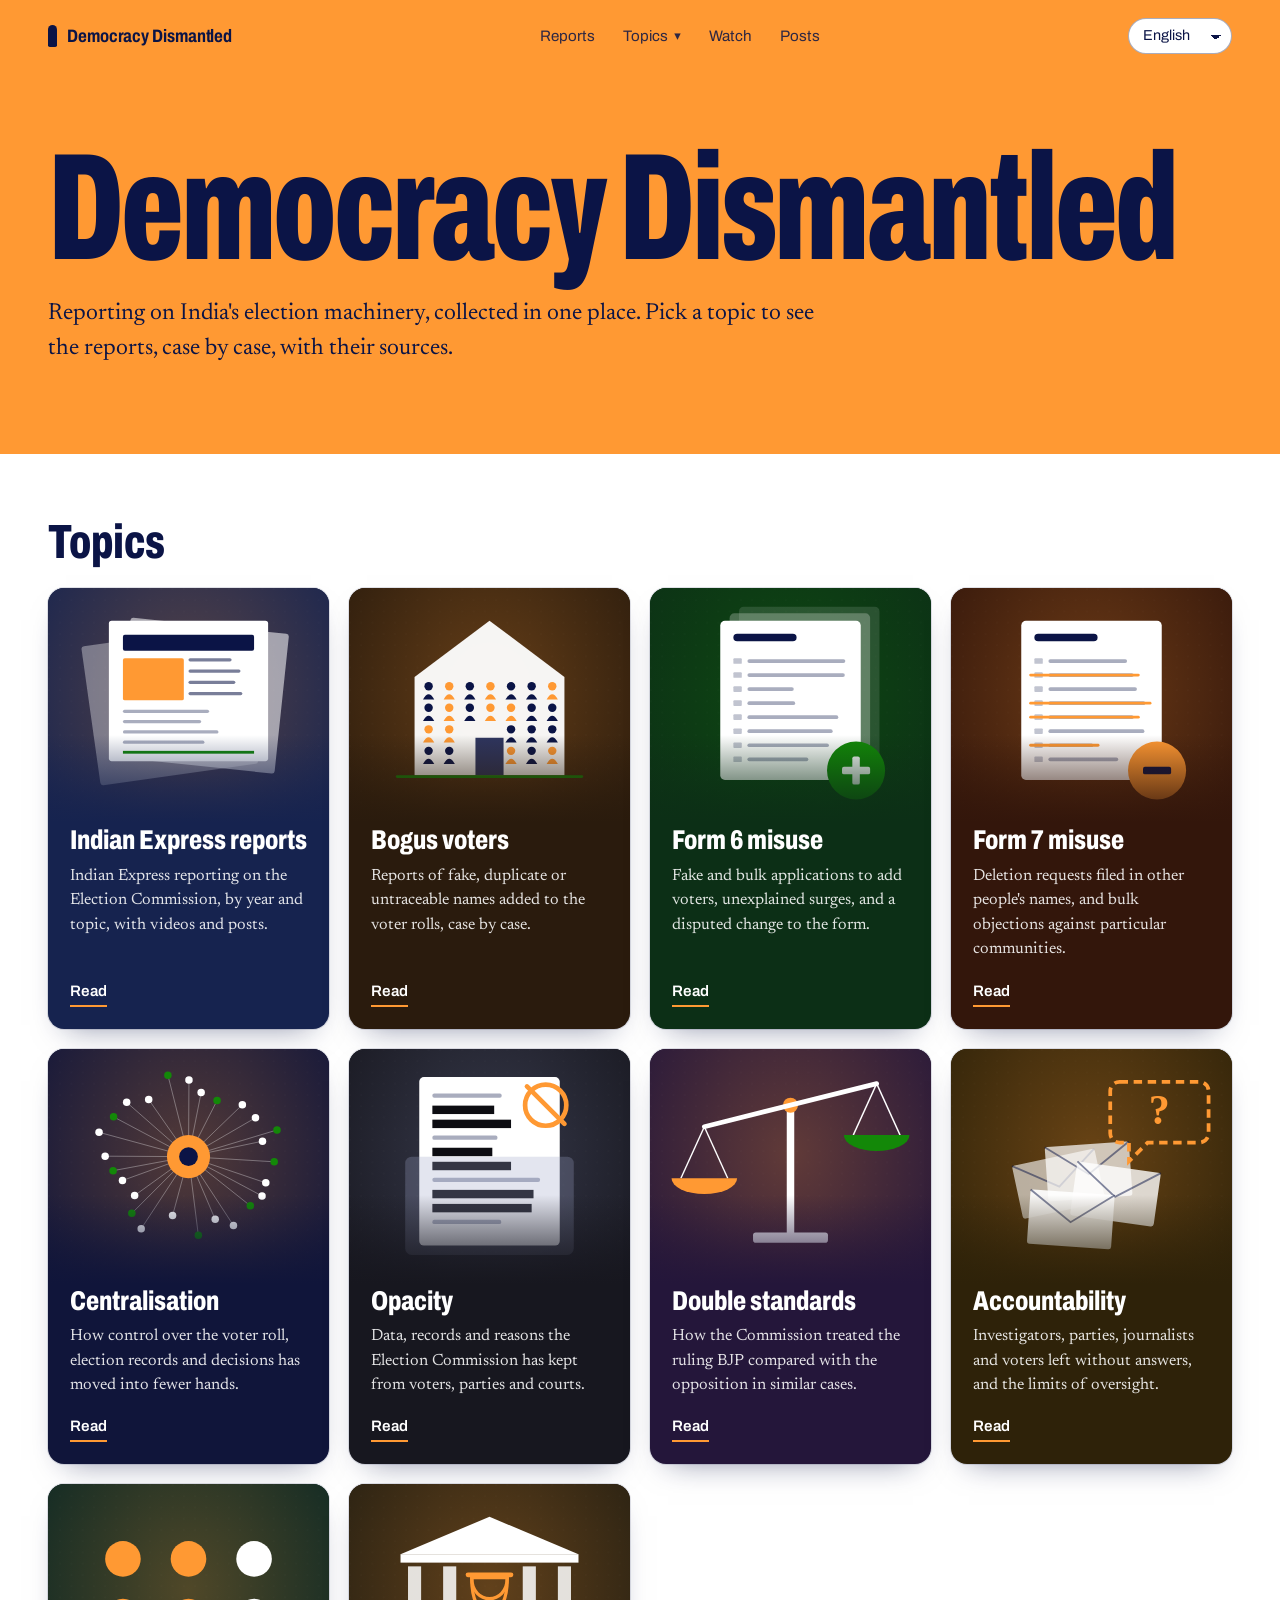
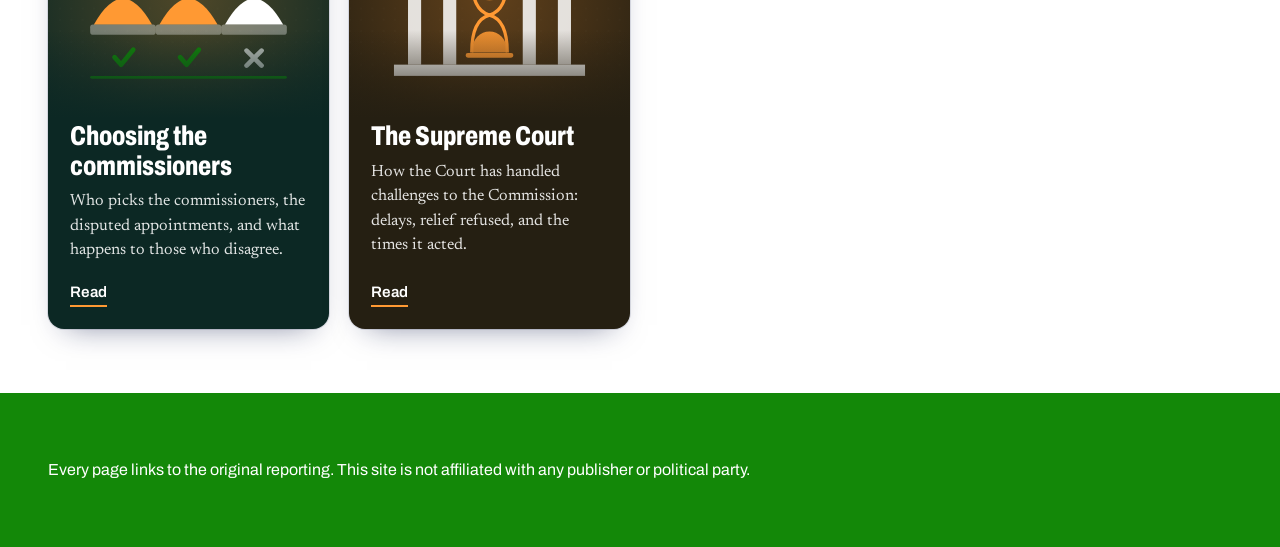
==== index.html @ 53c48320 "Add Democracy Dismantled static site Home page with topic cards, nine topic pages, Indian Express ar" ====
<!doctype html>
<html lang="en">
<head>
  <meta charset="utf-8">
  <meta name="viewport" content="width=device-width, initial-scale=1">
  <title>Democracy Dismantled</title>
  <meta name="description" content="Reporting on India's election machinery, collected in one place: bogus voters, Form 6 and Form 7 misuse, centralisation, opacity, double standards, accountability, the choice of commissioners and the Supreme Court.">
  <link rel="preconnect" href="https://fonts.googleapis.com">
  <link rel="preconnect" href="https://fonts.gstatic.com" crossorigin>
  <link href="https://fonts.googleapis.com/css2?family=Archivo:wdth,wght@62..125,400..800&family=Newsreader:opsz,wght@6..72,400;6..72,500&display=swap" rel="stylesheet">
  <link rel="stylesheet" href="css/styles.css">
</head>
<body class="home">
  <a class="skip" href="#topics" data-i18n="home.skip">Skip to topics</a>

  <div class="band band-saffron">
    <header class="masthead">
      <a class="wordmark" href="index.html" aria-label="Democracy Dismantled, home">
        <span class="ink" aria-hidden="true"></span>Democracy Dismantled
      </a>
      <nav aria-label="Sections">
        <a href="reports.html#reports" data-i18n="nav.reports">Reports</a>
        <details class="topics">
          <summary data-i18n="nav.topics">Topics</summary>
          <ul></ul>
        </details>
        <a href="reports.html#watch" data-i18n="nav.watch">Watch</a>
        <a href="reports.html#posts" data-i18n="nav.posts">Posts</a>
      </nav>
    </header>

    <section class="home-hero" aria-labelledby="home-title">
      <h1 id="home-title">Democracy Dismantled</h1>
      <p class="home-tagline" data-i18n="home.tagline">Reporting on India's election machinery, collected in one place. Pick a topic to see the reports, case by case, with their sources.</p>
    </section>
  </div>

  <main class="band band-white" id="topics">
    <div class="home-inner">
      <h2 class="home-h2" data-i18n="home.topics">Topics</h2>
      <ul class="topic-grid" id="topic-grid"></ul>
    </div>
  </main>

  <footer class="band band-green">
    <div class="home-inner home-footer">
      <p data-i18n="home.footer">Every page links to the original reporting. This site is not affiliated with any publisher or political party.</p>
    </div>
  </footer>

  <script src="js/topics-data.js"></script>
  <script src="js/i18n-strings.js"></script>
  <script src="js/i18n.js"></script>
  <script src="js/menu.js"></script>
  <script src="js/home.js"></script>
</body>
</html>
---- css/styles.css ----
/* Democracy Dismantled
   Palette: cool ballot-paper grey, ink black, and the violet of indelible voting ink. */
:root {
  --paper: #eceef2;
  --surface: #ffffff;
  --ink: #17151f;
  --muted: #5d6170;
  --rule: #cfd3da;
  --violet: #4a1f8c;
  --violet-soft: #e3dcf1;
  --violet-faint: #cbbfe3;
  --focus: #4a1f8c;

  --script: "Noto Sans";
  --sans: "Archivo", var(--script), system-ui, -apple-system, "Segoe UI", sans-serif;
  --serif: "Newsreader", var(--script), Georgia, "Times New Roman", serif;

  --gutter: clamp(16px, 4vw, 48px);
  --max: 1280px;
  color-scheme: light;
}
@media (prefers-color-scheme: dark) {
  :root:not([data-theme="light"]) {
    --paper: #14121a;
    --surface: #1d1a25;
    --ink: #ebe9f1;
    --muted: #a19eac;
    --rule: #34303f;
    --violet: #b89ef2;
    --violet-soft: #2a2240;
    --violet-faint: #4a3d6e;
    --focus: #c9b5ff;
    color-scheme: dark;
  }
}
:root[data-theme="dark"] {
  --paper: #14121a; --surface: #1d1a25; --ink: #ebe9f1; --muted: #a19eac; --rule: #34303f;
  --violet: #b89ef2; --violet-soft: #2a2240; --violet-faint: #4a3d6e; --focus: #c9b5ff;
  color-scheme: dark;
}

*, *::before, *::after { box-sizing: border-box; }
html { scroll-behavior: smooth; -webkit-text-size-adjust: 100%; }
@media (prefers-reduced-motion: reduce) { html { scroll-behavior: auto; } *, *::before, *::after { animation: none !important; transition: none !important; } }

body {
  margin: 0;
  background: var(--paper);
  color: var(--ink);
  font-family: var(--sans);
  font-size: 1rem;
  line-height: 1.5;
  overflow-x: hidden;
}
a { color: inherit; }
code { font-size: .9em; background: var(--violet-soft); padding: .05em .35em; border-radius: 4px; }
:focus-visible { outline: 3px solid var(--focus); outline-offset: 3px; border-radius: 4px; }

.visually-hidden { position: absolute; width: 1px; height: 1px; overflow: hidden; clip: rect(0 0 0 0); white-space: nowrap; }
.skip { position: absolute; inset-inline-start: 8px; top: 8px; background: var(--surface); color: var(--ink); padding: 8px 12px; z-index: 40; transform: translateY(-300%); }
.skip:focus { transform: none; }

/* ---------- masthead ---------- */
.masthead {
  max-width: var(--max); margin: 0 auto; padding: 18px var(--gutter);
  display: flex; align-items: center; justify-content: space-between; gap: 16px; flex-wrap: wrap;
}
.wordmark {
  display: inline-flex; align-items: center; gap: 10px;
  font-weight: 700; font-stretch: 80%; font-size: 1.125rem; text-decoration: none; letter-spacing: -.005em;
}
.ink { width: 9px; height: 22px; border-radius: 5px 5px 2px 2px; background: var(--violet); }
.masthead nav { display: flex; gap: clamp(12px, 3vw, 28px); }
.masthead nav a { text-decoration: none; color: var(--muted); font-size: .95rem; }
.masthead nav a:hover { color: var(--ink); text-decoration: underline; text-underline-offset: 4px; }

/* ---------- hero ---------- */
.hero {
  max-width: var(--max); margin: 0 auto;
  padding: clamp(24px, 6vw, 72px) var(--gutter) clamp(40px, 7vw, 88px);
  display: grid; grid-template-columns: minmax(0, 1fr) minmax(0, 1.05fr); column-gap: clamp(28px, 5vw, 72px); row-gap: clamp(28px, 4vw, 48px); align-items: start;
}
.hero h1 {
  grid-column: 1 / -1;
  margin: 0;
  font-weight: 800; font-stretch: 62%;
  font-size: clamp(2.75rem, 11.4vw, 10.5rem);
  line-height: .86; letter-spacing: -.02em; overflow-wrap: break-word;
  position: relative; padding-left: clamp(22px, 3vw, 40px);
}
/* the indelible ink mark: a single violet stroke down the headline */
.hero h1::before {
  content: ""; position: absolute; left: 0; top: .06em; bottom: .04em;
  width: clamp(10px, 1.3vw, 18px); border-radius: 999px 999px 4px 4px;
  background: var(--violet);
  transform-origin: top; animation: ink 900ms cubic-bezier(.2,.7,.1,1) both 150ms;
}
@keyframes ink { from { transform: scaleY(0); } to { transform: scaleY(1); } }
.hero-dek {
  font-family: var(--serif); font-size: clamp(1.125rem, 1.6vw, 1.3rem); line-height: 1.55;
  max-width: 34em; margin: 0; padding-left: clamp(22px, 3vw, 40px); color: var(--ink);
}
.hero-count { margin: 18px 0 0; padding-left: clamp(22px, 3vw, 40px); color: var(--muted); }
.hero-count strong { color: var(--violet); font-size: 1.25rem; font-stretch: 80%; }

.lead a { display: block; text-decoration: none; background: var(--surface); border-radius: 14px; overflow: hidden; border: 1px solid var(--rule); }
.lead a:hover h2 { text-decoration: underline; text-decoration-thickness: 2px; text-underline-offset: 5px; }
.lead-art { aspect-ratio: 5 / 2; background: var(--violet-soft); }
.lead-art svg, .lead-art img { width: 100%; height: 100%; display: block; object-fit: cover; }
.lead-label { margin: 20px 24px 0; color: var(--muted); font-size: .9rem; }
.lead h2 {
  margin: 8px 24px 0; font-family: var(--serif); font-weight: 500;
  font-size: clamp(1.4rem, 2.3vw, 1.9rem); line-height: 1.18; letter-spacing: -.01em;
}
.lead-sum { margin: 14px 24px 0; font-family: var(--serif); color: var(--muted); line-height: 1.6; }
.lead-cta { display: inline-block; margin: 18px 24px 24px; font-weight: 600; color: var(--violet); border-bottom: 2px solid currentColor; padding-bottom: 2px; }

/* ---------- section scaffolding ---------- */
.reports, .media, .about { max-width: var(--max); margin: 0 auto; padding: 0 var(--gutter) clamp(56px, 8vw, 96px); }
.section-head {
  display: flex; align-items: end; justify-content: space-between; gap: 16px 24px; flex-wrap: wrap;
  border-top: 2px solid var(--ink); padding-top: 18px; margin-bottom: 20px;
}
.section-head h2 { margin: 0; font-weight: 800; font-stretch: 70%; font-size: clamp(2.2rem, 4.5vw, 3.4rem); line-height: 1; letter-spacing: -.01em; }
.section-note { margin: 0; color: var(--muted); max-width: 46ch; }

.tools { display: flex; gap: 10px; flex-wrap: wrap; }
.tools input, .tools select {
  font: inherit; color: var(--ink); background: var(--surface);
  border: 1px solid var(--rule); border-radius: 999px; padding: 9px 16px; min-height: 42px;
}
.tools input { width: min(280px, 70vw); }
.tools input:focus-visible, .tools select:focus-visible { outline-offset: 1px; }

.filters { display: flex; flex-wrap: wrap; gap: 8px; margin-bottom: 8px; }
.filters button {
  font: inherit; font-size: .95rem; cursor: pointer; color: var(--ink);
  background: transparent; border: 1px solid var(--rule); border-radius: 999px; padding: 7px 14px; min-height: 40px;
}
.filters button:hover { border-color: var(--ink); }
.filters button[aria-pressed="true"] { background: var(--ink); color: var(--paper); border-color: var(--ink); }
.filters .n { color: var(--muted); margin-left: 2px; font-variant-numeric: tabular-nums; }
.filters button[aria-pressed="true"] .n { color: var(--violet-faint); }

/* ---------- year groups ---------- */
.year { display: grid; grid-template-columns: 140px minmax(0, 1fr); gap: 24px; padding-top: 32px; }
.year-mark {
  margin: 0; position: sticky; top: 16px; align-self: start;
  font-weight: 800; font-stretch: 62%; font-size: 3.4rem; line-height: .9; color: var(--violet); font-variant-numeric: tabular-nums;
}
.year-n { display: block; font-family: var(--sans); font-stretch: 100%; font-weight: 400; font-size: .85rem; color: var(--muted); margin-top: 6px; }

.grid { list-style: none; margin: 0; padding: 0; display: grid; grid-template-columns: repeat(auto-fill, minmax(260px, 1fr)); gap: 20px; }
.card a {
  display: flex; flex-direction: column; height: 100%; text-decoration: none;
  background: var(--surface); border-radius: 10px; overflow: hidden; border: 1px solid var(--rule);
}
.card a:hover { border-color: var(--ink); }
.card a:hover h3 { text-decoration: underline; text-underline-offset: 4px; }
.card-art { aspect-ratio: 5 / 2; background: var(--violet-soft); }
.card-art svg, .card-art img { width: 100%; height: 100%; display: block; object-fit: cover; }
.card-body { display: flex; flex-direction: column; flex: 1; padding: 14px 16px 16px; }
.card-meta { margin: 0 0 8px; display: flex; gap: 8px; flex-wrap: wrap; font-size: .82rem; }
.tag { color: var(--violet); font-weight: 600; }
.kind { color: var(--muted); border: 1px solid var(--rule); border-radius: 4px; padding: 0 6px; }
.card h3 { margin: 0; font-family: var(--serif); font-weight: 500; font-size: 1.14rem; line-height: 1.3; }
.card-foot { margin: auto 0 0; padding-top: 14px; display: flex; justify-content: space-between; gap: 8px; color: var(--muted); font-size: .84rem; }

/* illustration strokes */
.a-line { fill: var(--violet-faint); }
.a-faint { fill: var(--violet-faint); opacity: .55; }
.a-ink { fill: var(--violet); }
.a-strike { stroke: var(--violet); stroke-width: 3; stroke-linecap: round; }
.a-rule { stroke: var(--violet-faint); stroke-width: 2; }
.a-card { fill: var(--surface); stroke: var(--violet-faint); stroke-width: 1.5; }
.a-card-ink { fill: var(--violet); }
.a-paper { fill: var(--violet-soft); }
.a-paper-o { fill: none; stroke: var(--violet-faint); stroke-width: 2; }
.a-ring { fill: none; stroke: var(--violet); stroke-width: 4; }
.a-ring-thin { fill: none; stroke: var(--violet-faint); stroke-width: 1.5; }
.a-tick { stroke: var(--violet); stroke-width: 2; }

.empty { color: var(--muted); padding: 24px 0; }

/* ---------- media ---------- */
.video-grid { display: grid; grid-template-columns: repeat(auto-fill, minmax(min(100%, 460px), 1fr)); gap: 20px; }
.video { margin: 0; }
.frame { position: relative; aspect-ratio: 16 / 9; background: var(--ink); border-radius: 10px; overflow: hidden; }
.frame iframe { position: absolute; inset: 0; width: 100%; height: 100%; border: 0; }
.video figcaption { margin-top: 10px; font-family: var(--serif); font-size: 1.05rem; }

.post-grid { display: grid; grid-template-columns: repeat(auto-fill, minmax(min(100%, 380px), 1fr)); gap: 20px; align-items: start; }
.post { background: var(--surface); border: 1px solid var(--rule); border-radius: 10px; padding: 8px; min-height: 120px; }
.post > a, .post blockquote > a { display: block; padding: 16px; color: var(--violet); }

/* ---------- about / footer ---------- */
.about h2 { border-top: 2px solid var(--ink); padding-top: 18px; margin: 0 0 12px; font-weight: 800; font-stretch: 70%; font-size: 1.8rem; }
.about p { font-family: var(--serif); font-size: 1.1rem; line-height: 1.6; max-width: 38em; margin: 0 0 12px; }
.footer { max-width: var(--max); margin: 0 auto; padding: 0 var(--gutter) 40px; color: var(--muted); font-size: .9rem; }
.footer p { margin: 0; border-top: 1px solid var(--rule); padding-top: 20px; }

/* ---------- responsive ---------- */
@media (max-width: 900px) {
  .hero { grid-template-columns: 1fr; align-items: start; }
  .year { grid-template-columns: 1fr; gap: 12px; }
  .year-mark { position: static; display: flex; align-items: baseline; gap: 12px; font-size: 2.6rem; }
  .year-n { margin-top: 0; }
}
@media (max-width: 520px) {
  .masthead nav a[href="#about"] { display: none; }
  .tools, .tools label, .tools input, .tools select { width: 100%; }
  .grid { grid-template-columns: 1fr; }
}

/* ---------- bogus voters page ---------- */
.masthead nav a[aria-current="page"] { color: var(--ink); text-decoration: underline; text-decoration-thickness: 2px; text-underline-offset: 6px; text-decoration-color: var(--violet); }
.hero-sub h1 { font-size: clamp(2.75rem, 12vw, 9rem); }
.hero-sub .hero-text { align-self: start; }

.case-index ol { list-style: none; margin: 0; padding: 0; border-top: 1px solid var(--rule); }
.case-index li { border-bottom: 1px solid var(--rule); }
.case-index a { display: flex; justify-content: space-between; align-items: baseline; gap: 12px; padding: 11px 2px; text-decoration: none; }
.case-index a:hover .ci-place { text-decoration: underline; text-underline-offset: 4px; }
.ci-place { font-family: var(--serif); font-size: 1.15rem; }
.ci-n { color: var(--violet); font-weight: 700; font-stretch: 80%; font-variant-numeric: tabular-nums; }

.case { display: grid; grid-template-columns: minmax(0, 300px) minmax(0, 1fr); gap: 28px; padding-top: 40px; scroll-margin-top: 16px; }
.case-head { position: sticky; top: 16px; align-self: start; }
.case-place { margin: 0; font-weight: 800; font-stretch: 70%; font-size: 2.2rem; line-height: 1; color: var(--violet); }
.case-election { margin: 8px 0 0; color: var(--muted); font-size: .92rem; }
.case-sum { margin: 14px 0 0; font-family: var(--serif); font-size: 1.02rem; line-height: 1.6; }

.type { display: inline-flex; align-items: center; gap: 6px; font-weight: 600; color: var(--ink); }
.type::before { content: ""; width: 9px; height: 9px; border-radius: 50%; border: 2px solid var(--violet); }
.type-allegation { color: var(--violet); }
.type-allegation::before { background: var(--violet); }
.type-investigation::before { background: var(--violet); border-radius: 2px; }
.type-ground::before { border-radius: 2px; }
.type-official { color: var(--muted); }
.type-official::before { border-color: var(--muted); }
.type-factcheck { color: var(--muted); }
.type-factcheck::before { border-color: var(--muted); background: var(--muted); border-radius: 2px; transform: rotate(45deg); width: 7px; height: 7px; }

@media (max-width: 900px) {
  .case { grid-template-columns: 1fr; gap: 16px; }
  .case-head { position: static; }
}
.type-police::before { background: var(--ink); border-color: var(--ink); border-radius: 2px; }
/* six menu items: let the menu wrap neatly on small screens */
@media (max-width: 600px) { .masthead nav { flex-wrap: wrap; row-gap: 6px; column-gap: 14px; } }
.type-opinion { color: var(--muted); font-style: italic; }
.type-opinion::before { border-color: var(--muted); }
.type-court::before { border-radius: 2px; }
.card-foot time { white-space: nowrap; } .card-foot .src { text-align: right; }
.type-rti::before { background: var(--violet); border-radius: 50%; }
.type-ruling { color: var(--violet); }
.type-ruling::before { background: var(--violet); }
.type-opposition::before { border-color: var(--ink); }
.type-editorial { color: var(--muted); font-style: italic; }
.type-editorial::before { border-color: var(--muted); }
.type-parliament::before { background: var(--ink); border-color: var(--ink); }

/* ---------- Topics dropdown ---------- */
.masthead nav { align-items: center; }
.topics { position: relative; }
.topics summary {
  list-style: none; cursor: pointer; color: var(--muted); font-size: .95rem;
  display: inline-flex; align-items: center; gap: 6px;
}
.topics summary::-webkit-details-marker { display: none; }
.topics summary::after { content: "\25BE"; display: inline-block; font-size: .85em; line-height: 1; transition: transform .15s; }
.topics[open] summary::after { transform: rotate(180deg); }
.topics summary:hover, .topics[open] summary { color: var(--ink); }
.topics summary.is-current { color: var(--ink); text-decoration: underline; text-decoration-thickness: 2px; text-underline-offset: 6px; text-decoration-color: var(--violet); }
.topics ul {
  position: absolute; right: 0; top: calc(100% + 10px); z-index: 30;
  list-style: none; margin: 0; padding: 6px; min-width: 220px;
  background: var(--surface); border: 1px solid var(--rule); border-radius: 10px;
  box-shadow: 0 12px 28px -12px rgba(23, 21, 31, .35);
}
.topics li a { display: block; padding: 9px 12px; border-radius: 6px; text-decoration: none; color: var(--ink); font-size: .95rem; }
.topics li a:hover { background: var(--violet-soft); }
.topics li a[aria-current="page"] { color: var(--violet); font-weight: 600; }
@media (max-width: 600px) { .topics ul { right: auto; left: 0; } }
.type-report::before { border-color: var(--ink); }
.topics summary.is-current { text-decoration: none; padding-bottom: 3px; box-shadow: inset 0 -2px 0 var(--violet); }
.type-delay::before { border-color: var(--violet); }
.type-refused { color: var(--violet); }
.type-refused::before { background: var(--violet); }
.type-verdict::before { background: var(--ink); border-color: var(--ink); border-radius: 2px; }
.type-acted { color: var(--muted); }
.type-acted::before { border-color: var(--muted); background: var(--muted); }
.type-analysis { color: var(--muted); font-style: italic; }
.type-analysis::before { border-color: var(--muted); }


/* ================= Languages ================= */
:root[data-ui-lang="hi"], :root[data-ui-lang="mr"] { --script: "Noto Sans Devanagari"; }
:root[data-ui-lang="bn"] { --script: "Noto Sans Bengali"; }
:root[data-ui-lang="ta"] { --script: "Noto Sans Tamil"; }
:root[data-ui-lang="te"] { --script: "Noto Sans Telugu"; }
:root[data-ui-lang="gu"] { --script: "Noto Sans Gujarati"; }
:root[data-ui-lang="kn"] { --script: "Noto Sans Kannada"; }
:root[data-ui-lang="ml"] { --script: "Noto Sans Malayalam"; }
:root[data-ui-lang="pa"] { --script: "Noto Sans Gurmukhi"; }
:root[data-ui-lang="or"] { --script: "Noto Sans Oriya"; }
:root[data-ui-lang="ur"] { --script: "Noto Nastaliq Urdu"; }
/* Indic scripts need more room above and below the line than Latin. */
:root:not([data-ui-lang="en"]) .topic-title, :root:not([data-ui-lang="en"]) .home-tagline { line-height: 1.45; }
:root[data-ui-lang="ur"] .topic-text, :root[data-ui-lang="ur"] .home-tagline { line-height: 2; }

.masthead { flex-wrap: wrap; }
.lang-picker select {
  font: inherit; font-size: .9rem; color: var(--ink); background: var(--surface);
  border: 1px solid var(--rule); border-radius: 999px; padding: 6px 30px 6px 14px; min-height: 36px; cursor: pointer;
  appearance: none; -webkit-appearance: none;
  background-image: linear-gradient(45deg, transparent 50%, currentColor 50%), linear-gradient(135deg, currentColor 50%, transparent 50%);
  background-position: calc(100% - 15px) 55%, calc(100% - 10px) 55%; background-size: 5px 5px; background-repeat: no-repeat;
}
[dir="rtl"] .lang-picker select { padding: 6px 14px 6px 30px; background-position: 15px 55%, 20px 55%; }

.lang-notice {
  width: min(calc(100% - 2 * var(--gutter)), calc(var(--max) - 2 * var(--gutter)));
  margin: 0 auto 8px; padding: 10px 14px; border-radius: 10px; background: var(--violet-soft);
  display: flex; flex-wrap: wrap; gap: 4px 12px; align-items: baseline; font-size: .95rem;
}
.lang-notice[hidden] { display: none; }
.lang-notice span:first-child { font-weight: 600; }
.lang-notice a { color: var(--violet); font-weight: 600; }
.lang-notice .muted { color: var(--muted); }

/* A thin tricolour strip at the very top of every page */
body::before {
  content: ""; display: block; height: 5px;
  background: linear-gradient(90deg, #FF9933 0 33.33%, #FFFFFF 33.33% 66.66%, #138808 66.66% 100%);
  box-shadow: 0 1px 0 rgba(0,0,0,.08);
}

/* ================= Home page ================= */
.home {
  --ink: #0b1446; --muted: #3c3a52; --surface: #ffffff; --rule: rgba(11,20,70,.25);
  --violet: #0b1446; --violet-soft: #e7e9f4; --focus: #0b1446;
  color-scheme: light; background: #ffffff; color: var(--ink);
}
.home::before { display: none; }
.band { width: 100%; }
.band-saffron { background: #FF9933; }
.band-white { background: #ffffff; }
.band-green { background: #138808; color: #ffffff; }
.home .masthead nav a, .home .topics summary { color: #0b1446; opacity: .85; }
.home .masthead nav a:hover, .home .topics summary:hover { opacity: 1; }
.home .ink { background: #0b1446; }
.home .topics summary.is-current { box-shadow: none; }

.home-hero { max-width: var(--max); margin: 0 auto; padding: clamp(28px, 6vw, 72px) var(--gutter) clamp(40px, 7vw, 88px); }
.home-hero h1 {
  margin: 0; color: #0b1446; font-weight: 800; font-stretch: 62%;
  font-size: clamp(3rem, 12vw, 9.5rem); line-height: .86; letter-spacing: -.02em;
}
.home-tagline {
  max-width: 34em; margin: 22px 0 0; color: #0b1446;
  font-family: var(--serif); font-size: clamp(1.15rem, 1.9vw, 1.45rem); line-height: 1.5;
}

.home-inner { max-width: var(--max); margin: 0 auto; padding: clamp(36px, 6vw, 64px) var(--gutter); }
.home-h2 { margin: 0 0 22px; font-weight: 800; font-stretch: 70%; font-size: clamp(2rem, 4vw, 3rem); line-height: 1; color: #0b1446; }

.topic-grid { list-style: none; margin: 0; padding: 0; display: grid; grid-template-columns: repeat(auto-fill, minmax(min(100%, 280px), 1fr)); gap: 20px; }
.topic-card a {
  position: relative; display: flex; flex-direction: column; height: 100%;
  border-radius: 16px; overflow: hidden; text-decoration: none; color: #fff;
  background: var(--tint);
  box-shadow: 0 0 0 1px rgba(11,20,70,.12), 0 14px 30px -18px rgba(11,20,70,.55);
}
.topic-img {
  position: relative; display: block; aspect-ratio: 6 / 5;
  background-size: cover; background-position: center top; transition: transform .4s ease;
}
.topic-img::after {
  content: ""; position: absolute; left: 0; right: 0; bottom: -1px; height: 38%;
  background: linear-gradient(to bottom, rgba(0,0,0,0), var(--tint));
}
.topic-body { position: relative; z-index: 1; flex: 1; display: flex; flex-direction: column; gap: 8px; padding: 4px 22px 22px; }
.topic-title { font-weight: 800; font-stretch: 75%; font-size: 1.7rem; line-height: 1.08; }
.topic-text { font-family: var(--serif); font-size: 1.02rem; line-height: 1.5; color: rgba(255,255,255,.88); }
.topic-go {
  align-self: flex-start; margin-top: auto; padding-top: 10px; font-weight: 600; font-size: .95rem;
  border-bottom: 2px solid #FF9933; padding-bottom: 2px;
}
[dir="rtl"] .topic-go { align-self: flex-end; }
.topic-card a:hover .topic-img, .topic-card a:focus-visible .topic-img { transform: scale(1.03); }
.topic-card a:hover .topic-go { border-bottom-color: #fff; }
.topic-card a:focus-visible { outline: 3px solid #0b1446; outline-offset: 3px; }
@media (prefers-reduced-motion: reduce) { .topic-img { transition: none; } }

.home-footer p { margin: 0; max-width: 46em; font-size: 1rem; line-height: 1.6; }
.home .lang-picker select { background-color: #fff; border-color: rgba(11,20,70,.35); color: #0b1446; }
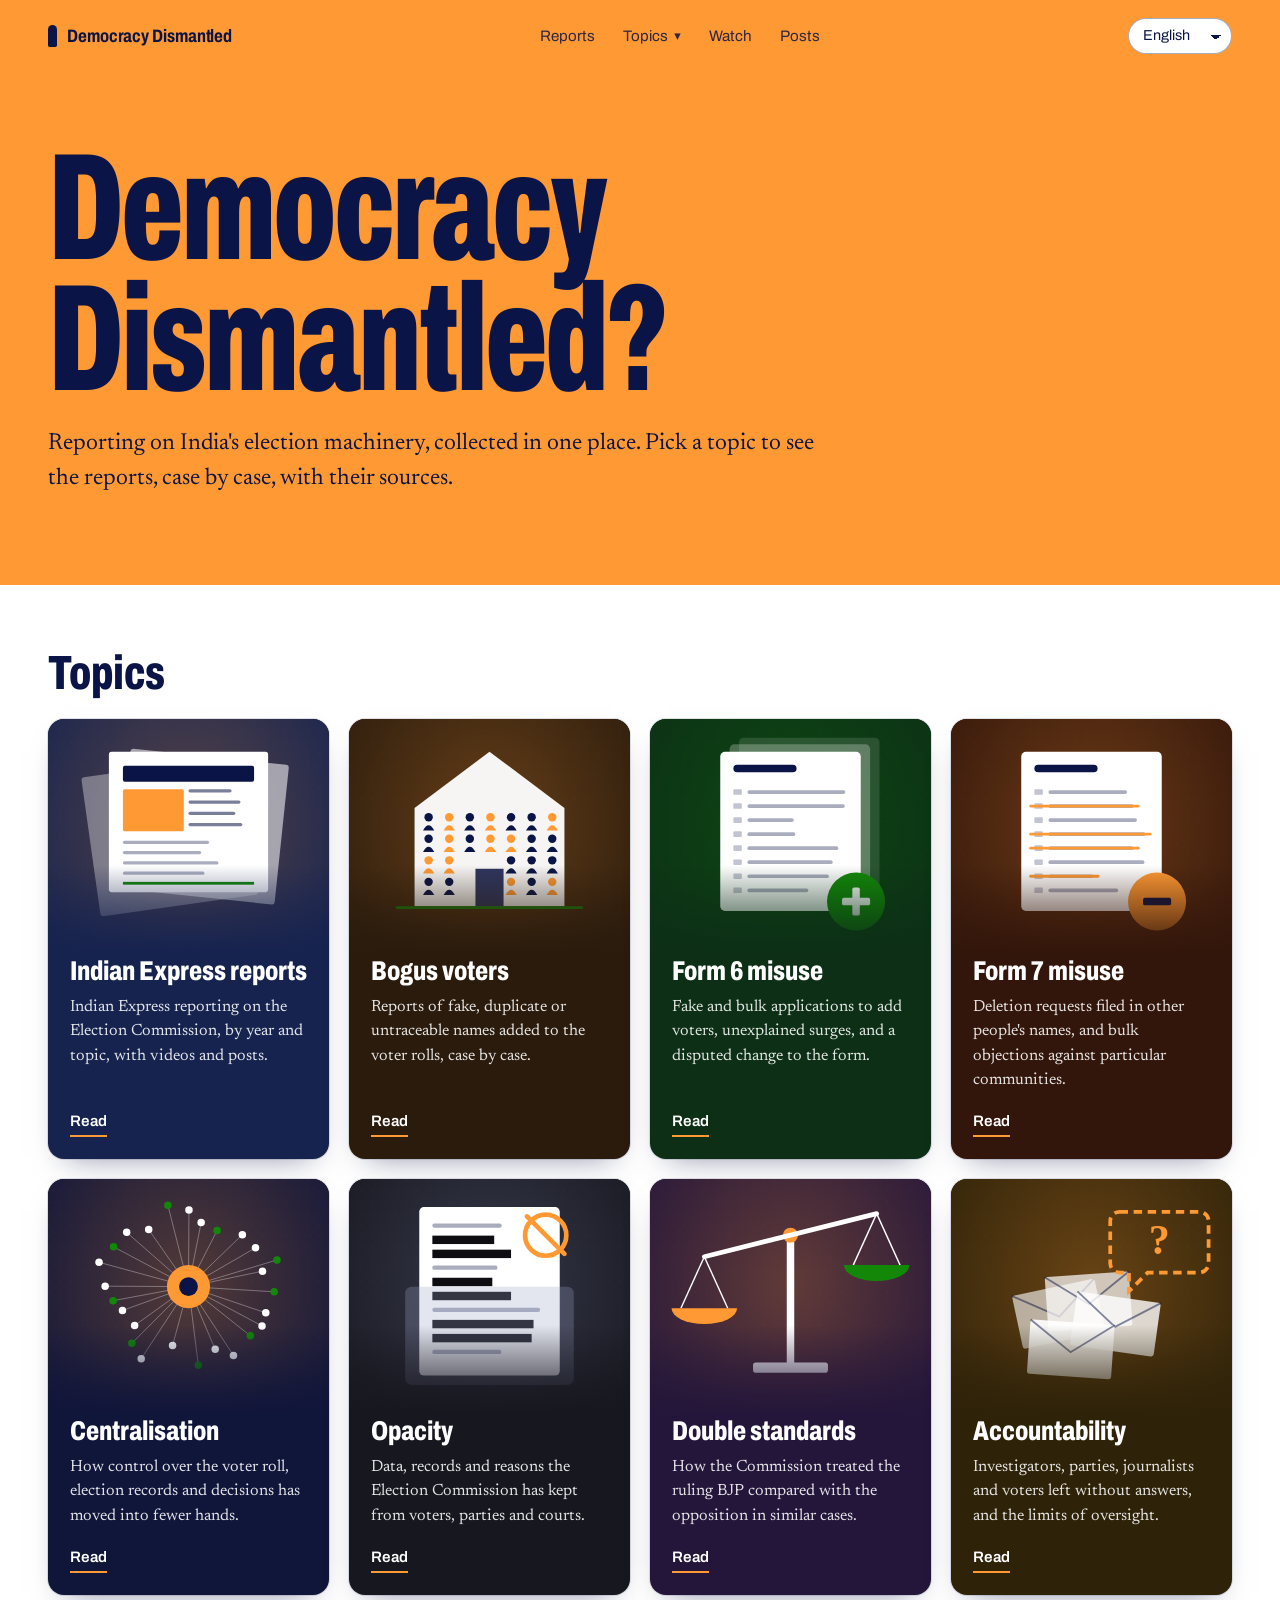
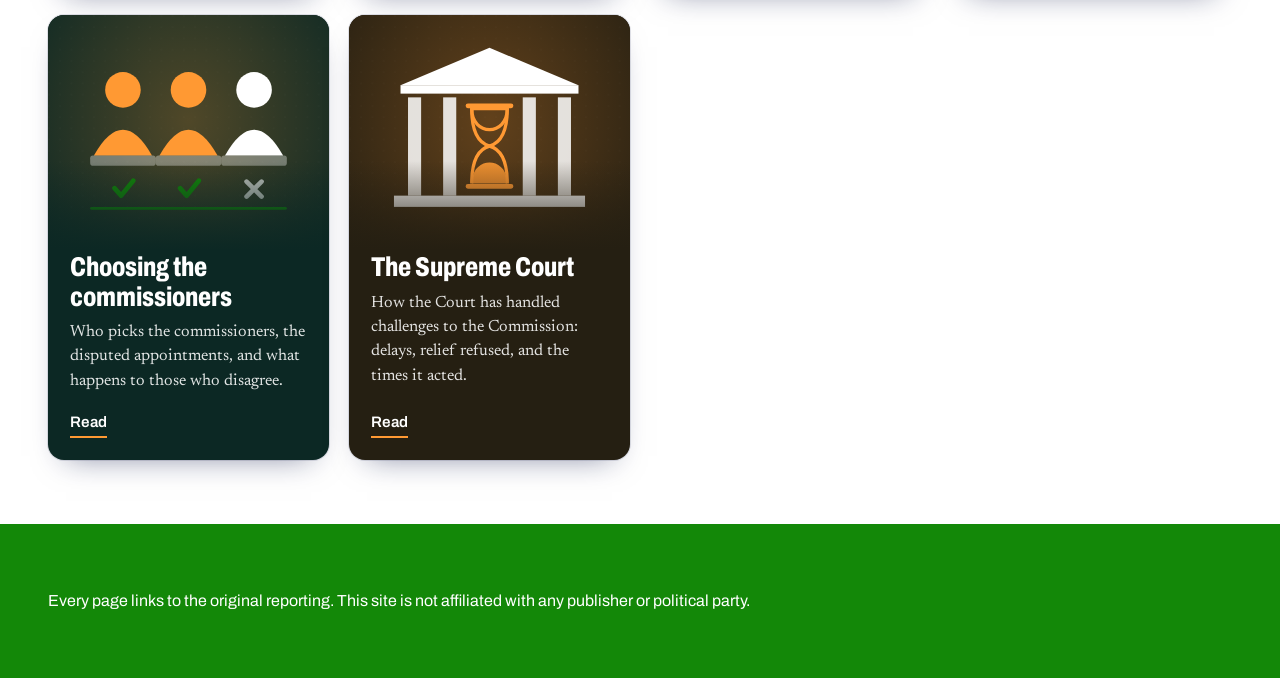
==== commit 4f540416: "Home page title: Democracy Dismantled? Co-Authored-By: Claude Opus 5.5 <noreply@anthropic.com> Claud" ====
--- a/index.html
+++ b/index.html
@@ -3,7 +3,7 @@
 <head>
   <meta charset="utf-8">
   <meta name="viewport" content="width=device-width, initial-scale=1">
-  <title>Democracy Dismantled</title>
+  <title>Democracy Dismantled?</title>
   <meta name="description" content="Reporting on India's election machinery, collected in one place: bogus voters, Form 6 and Form 7 misuse, centralisation, opacity, double standards, accountability, the choice of commissioners and the Supreme Court.">
   <link rel="preconnect" href="https://fonts.googleapis.com">
   <link rel="preconnect" href="https://fonts.gstatic.com" crossorigin>
@@ -30,7 +30,7 @@
     </header>
 
     <section class="home-hero" aria-labelledby="home-title">
-      <h1 id="home-title">Democracy Dismantled</h1>
+      <h1 id="home-title">Democracy Dismantled?</h1>
       <p class="home-tagline" data-i18n="home.tagline">Reporting on India's election machinery, collected in one place. Pick a topic to see the reports, case by case, with their sources.</p>
     </section>
   </div>
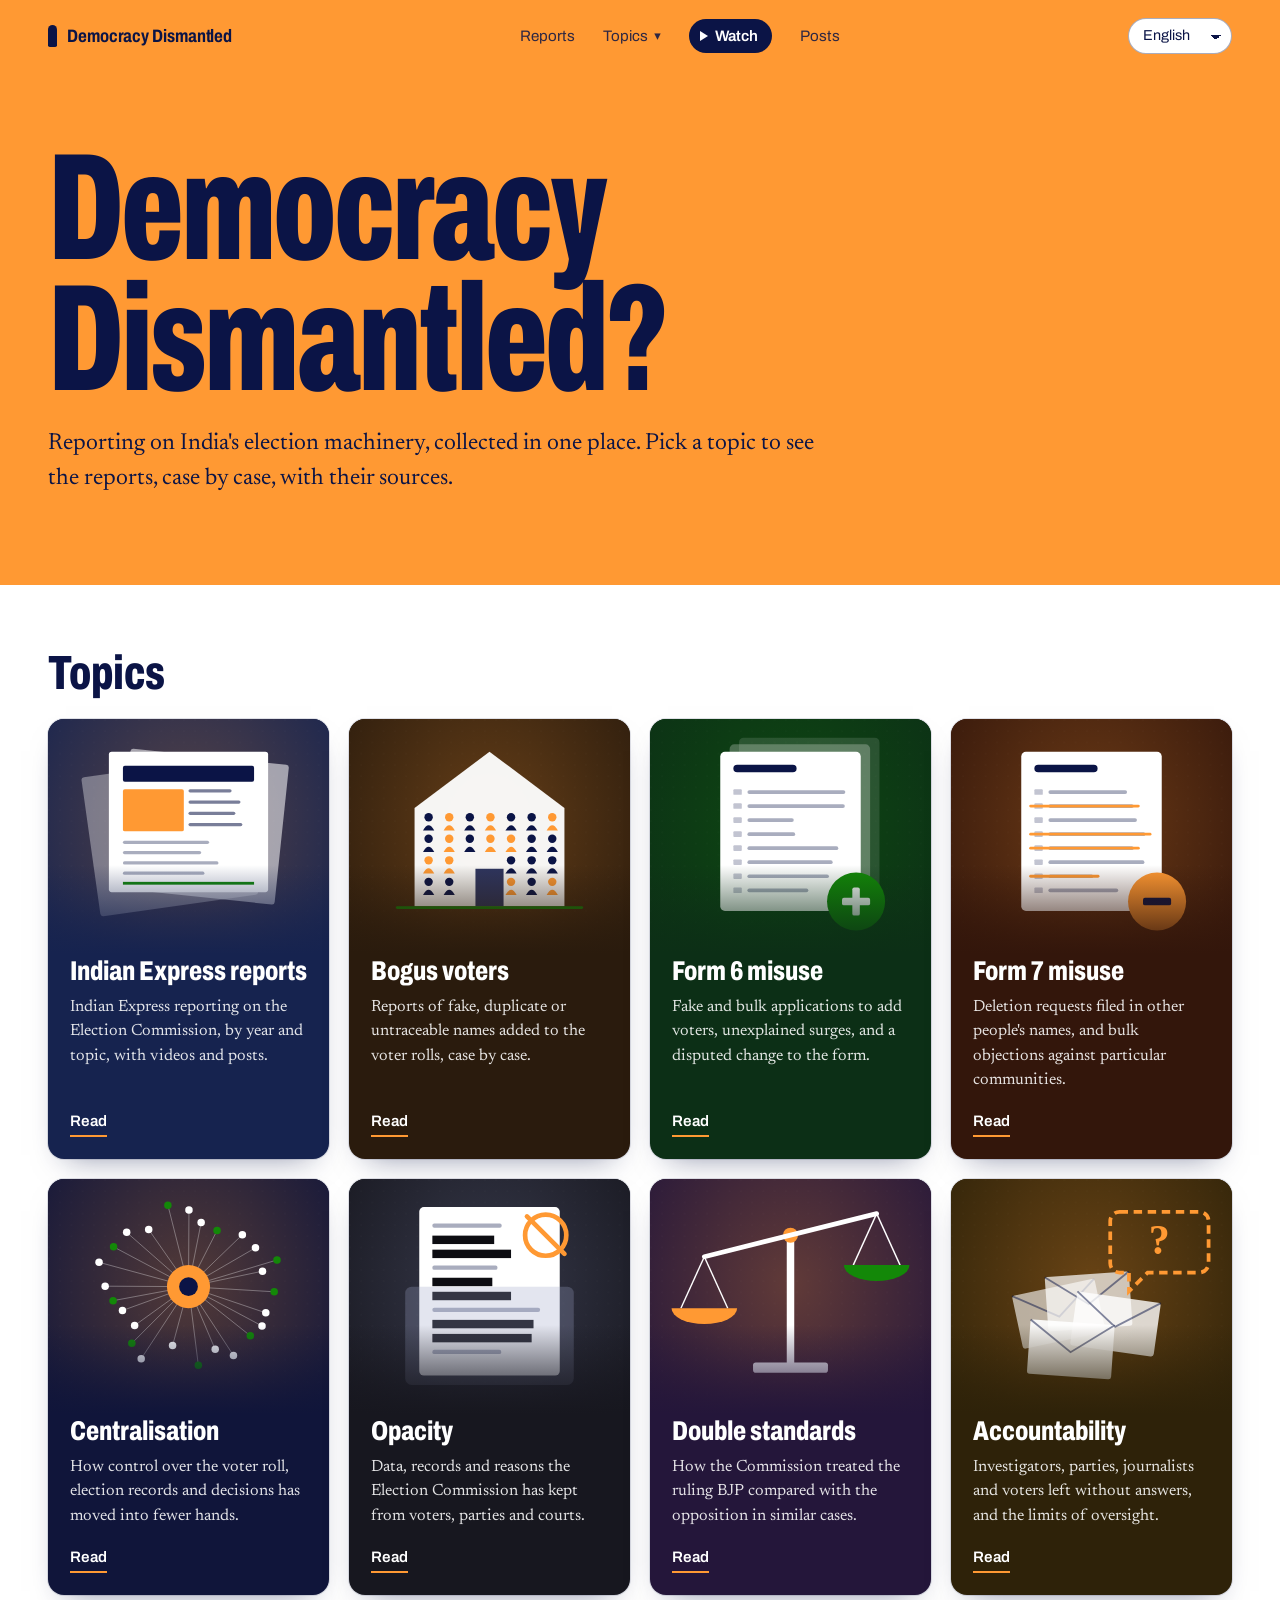
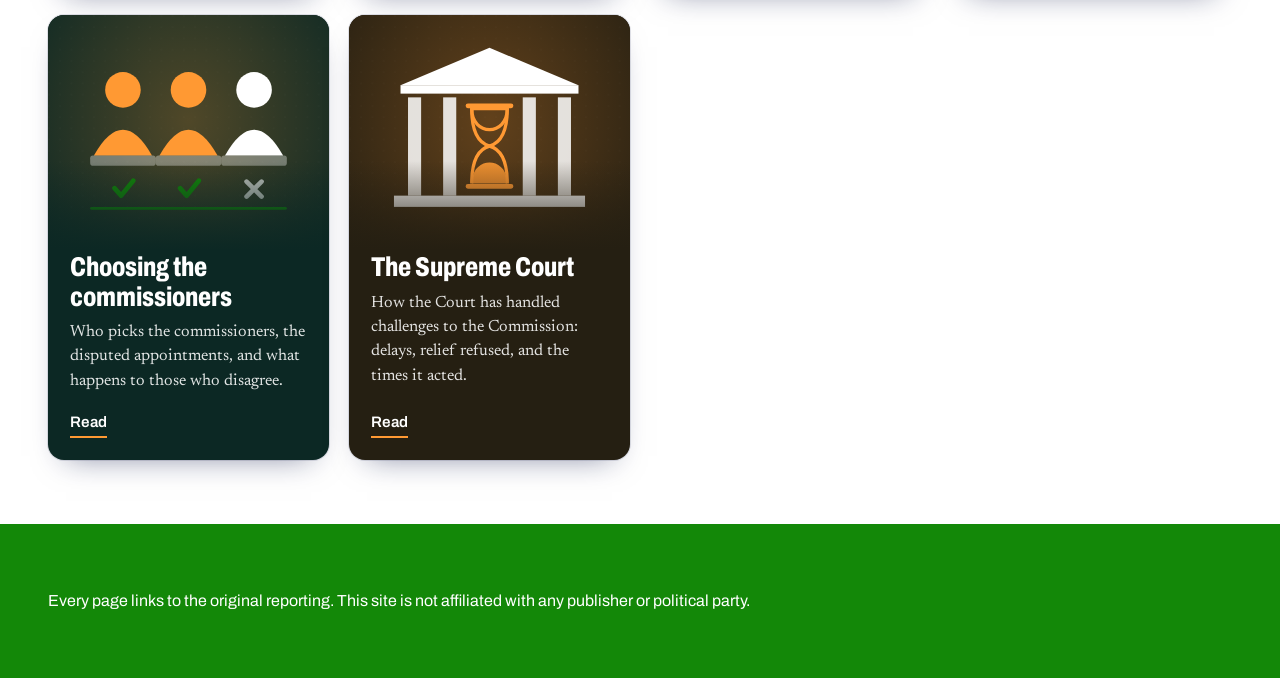
==== commit 6504f562: "Add Watch button with a video overlay on every page 24 YouTube videos (Indian Express, DeKoder and o" ====
--- a/index.html
+++ b/index.html
@@ -5,6 +5,21 @@
   <meta name="viewport" content="width=device-width, initial-scale=1">
   <title>Democracy Dismantled?</title>
   <meta name="description" content="Reporting on India's election machinery, collected in one place: bogus voters, Form 6 and Form 7 misuse, centralisation, opacity, double standards, accountability, the choice of commissioners and the Supreme Court.">
+  <link rel="canonical" href="https://janmat.net/">
+  <meta property="og:type" content="website">
+  <meta property="og:site_name" content="Democracy Dismantled?">
+  <meta property="og:locale" content="en_IN">
+  <meta property="og:title" content="Democracy Dismantled?">
+  <meta property="og:description" content="Reporting on India's election machinery, collected in one place: bogus voters, Form 6 and Form 7 misuse, centralisation, opacity, double standards, accountability, the choice of commissioners and the Supreme Court.">
+  <meta property="og:url" content="https://janmat.net/">
+  <meta property="og:image" content="https://janmat.net/images/og/home.png">
+  <meta property="og:image:width" content="1200">
+  <meta property="og:image:height" content="630">
+  <meta property="og:image:alt" content="Democracy Dismantled?">
+  <meta name="twitter:card" content="summary_large_image">
+  <meta name="twitter:title" content="Democracy Dismantled?">
+  <meta name="twitter:description" content="Reporting on India's election machinery, collected in one place: bogus voters, Form 6 and Form 7 misuse, centralisation, opacity, double standards, accountability, the choice of commissioners and the Supreme Court.">
+  <meta name="twitter:image" content="https://janmat.net/images/og/home.png">
   <link rel="preconnect" href="https://fonts.googleapis.com">
   <link rel="preconnect" href="https://fonts.gstatic.com" crossorigin>
   <link href="https://fonts.googleapis.com/css2?family=Archivo:wdth,wght@62..125,400..800&family=Newsreader:opsz,wght@6..72,400;6..72,500&display=swap" rel="stylesheet">
@@ -24,7 +39,7 @@
           <summary data-i18n="nav.topics">Topics</summary>
           <ul></ul>
         </details>
-        <a href="reports.html#watch" data-i18n="nav.watch">Watch</a>
+        <button type="button" class="nav-watch" data-i18n="nav.watch" aria-haspopup="dialog">Watch</button>
         <a href="reports.html#posts" data-i18n="nav.posts">Posts</a>
       </nav>
     </header>
@@ -52,6 +67,8 @@
   <script src="js/i18n-strings.js"></script>
   <script src="js/i18n.js"></script>
   <script src="js/menu.js"></script>
+  <script src="js/videos-data.js"></script>
+  <script src="js/watch.js"></script>
   <script src="js/home.js"></script>
 </body>
 </html>
--- a/css/styles.css
+++ b/css/styles.css
@@ -292,6 +292,7 @@
 .type-acted::before { border-color: var(--muted); background: var(--muted); }
 .type-analysis { color: var(--muted); font-style: italic; }
 .type-analysis::before { border-color: var(--muted); }
+.type-hearing::before { border-color: var(--ink); }
 
 
 /* ================= Languages ================= */
@@ -395,3 +396,63 @@
 
 .home-footer p { margin: 0; max-width: 46em; font-size: 1rem; line-height: 1.6; }
 .home .lang-picker select { background-color: #fff; border-color: rgba(11,20,70,.35); color: #0b1446; }
+
+/* ---------- Watch button and video overlay ---------- */
+.nav-watch {
+  display: inline-flex; align-items: center; gap: 7px; cursor: pointer;
+  font: inherit; font-size: .95rem; font-weight: 600; color: #fff;
+  background: var(--violet); border: 0; border-radius: 999px; padding: 6px 14px 6px 11px;
+}
+.nav-watch::before { content: ""; width: 0; height: 0; border-style: solid; border-width: 5px 0 5px 8px; border-color: transparent transparent transparent currentColor; }
+.nav-watch:hover { filter: brightness(1.12); }
+.nav-watch:focus-visible { outline: 2px solid var(--focus); outline-offset: 3px; }
+@media (prefers-color-scheme: dark) { :root:not([data-theme="light"]) .nav-watch { color: #14121a; } }
+:root[data-theme="dark"] .nav-watch { color: #14121a; }
+.home .nav-watch { background: #0b1446; color: #fff; }
+
+dialog.watch {
+  width: min(1180px, calc(100vw - 24px)); max-width: none; max-height: calc(100dvh - 24px);
+  padding: 0; border: 0; border-radius: 14px; background: #111018; color: #ecebf2; overflow: hidden;
+  box-shadow: 0 30px 80px -20px rgba(0,0,0,.6);
+}
+dialog.watch::backdrop { background: rgba(8, 7, 14, .78); backdrop-filter: blur(2px); }
+.watch-panel { display: flex; flex-direction: column; max-height: calc(100dvh - 24px); }
+.watch-head { display: flex; align-items: center; gap: 16px; padding: 14px 16px 12px 20px; border-bottom: 1px solid #2a2735; }
+.watch-head h2 { margin: 0; font: 700 1.15rem/1.2 var(--sans); letter-spacing: .02em; }
+.watch-tabs { display: flex; gap: 4px; margin-inline-end: auto; }
+.watch-tabs[hidden] { display: none; }
+.watch-tabs + .watch-close, .watch-tabs[hidden] + .watch-close { margin-inline-start: auto; }
+.watch-tabs button { font: inherit; font-size: .88rem; color: #b9b6c6; background: transparent; border: 1px solid #3a3648; border-radius: 999px; padding: 5px 12px; cursor: pointer; }
+.watch-tabs button[aria-selected="true"] { color: #111018; background: #ecebf2; border-color: #ecebf2; }
+.watch-close { font: inherit; font-size: 1.6rem; line-height: 1; color: #ecebf2; background: transparent; border: 0; width: 40px; height: 40px; border-radius: 50%; cursor: pointer; }
+.watch-close:hover { background: #2a2735; }
+.watch-body { display: grid; grid-template-columns: minmax(0, 1fr) 340px; min-height: 0; overflow: hidden; }
+.watch-main { padding: 16px 20px 18px; overflow: auto; }
+.watch-player { position: relative; aspect-ratio: 16 / 9; background: #000; border-radius: 10px; overflow: hidden; }
+.watch-player iframe, .watch-poster, .watch-poster img { position: absolute; inset: 0; width: 100%; height: 100%; border: 0; }
+.watch-poster { padding: 0; background: #000; cursor: pointer; }
+.watch-poster img { object-fit: cover; opacity: .9; }
+.watch-play { position: absolute; left: 50%; top: 50%; width: 72px; height: 50px; transform: translate(-50%, -50%); background: #FF9933; border-radius: 14px; box-shadow: 0 6px 20px rgba(0,0,0,.4); }
+.watch-play::after { content: ""; position: absolute; left: 29px; top: 15px; border-style: solid; border-width: 10px 0 10px 17px; border-color: transparent transparent transparent #111018; }
+.watch-poster:hover .watch-play { background: #ffad5c; }
+.watch-now { margin: 12px 0 0; display: flex; flex-direction: column; gap: 4px; }
+.watch-now strong { font: 600 1.05rem/1.35 var(--sans); }
+.watch-now span { font-size: .88rem; color: #a7a3b5; }
+.watch-now a, .watch-foot a { color: #FFB066; }
+.watch-list { list-style: none; margin: 0; padding: 12px 12px 16px 0; overflow-y: auto; display: flex; flex-direction: column; gap: 4px; }
+.watch-list button { width: 100%; display: grid; grid-template-columns: 136px 1fr; gap: 10px; align-items: start; text-align: start; font: inherit; color: inherit; background: transparent; border: 0; border-radius: 8px; padding: 6px; cursor: pointer; }
+.watch-list button:hover { background: #1f1c2a; }
+.watch-list button[aria-current="true"] { background: #2a2440; box-shadow: inset 3px 0 0 #FF9933; }
+.watch-list img { width: 136px; height: auto; aspect-ratio: 16 / 9; object-fit: cover; border-radius: 6px; background: #222; }
+.watch-item-text { display: flex; flex-direction: column; gap: 3px; min-width: 0; }
+.watch-item-title { font-size: .86rem; line-height: 1.3; display: -webkit-box; -webkit-line-clamp: 3; -webkit-box-orient: vertical; overflow: hidden; }
+.watch-item-channel { font-size: .78rem; color: #a7a3b5; }
+.watch-foot { padding: 10px 20px 14px; border-top: 1px solid #2a2735; font-size: .88rem; color: #a7a3b5; }
+@media (max-width: 820px) {
+  .watch-body { grid-template-columns: 1fr; overflow-y: auto; }
+  .watch-main { overflow: visible; padding: 12px 12px 4px; }
+  .watch-list { overflow: visible; padding: 4px 8px 12px; }
+  .watch-head { flex-wrap: wrap; padding: 10px 8px 10px 14px; gap: 8px; }
+  .watch-tabs { order: 3; width: 100%; }
+  .watch-close { margin-inline-start: auto; }
+}
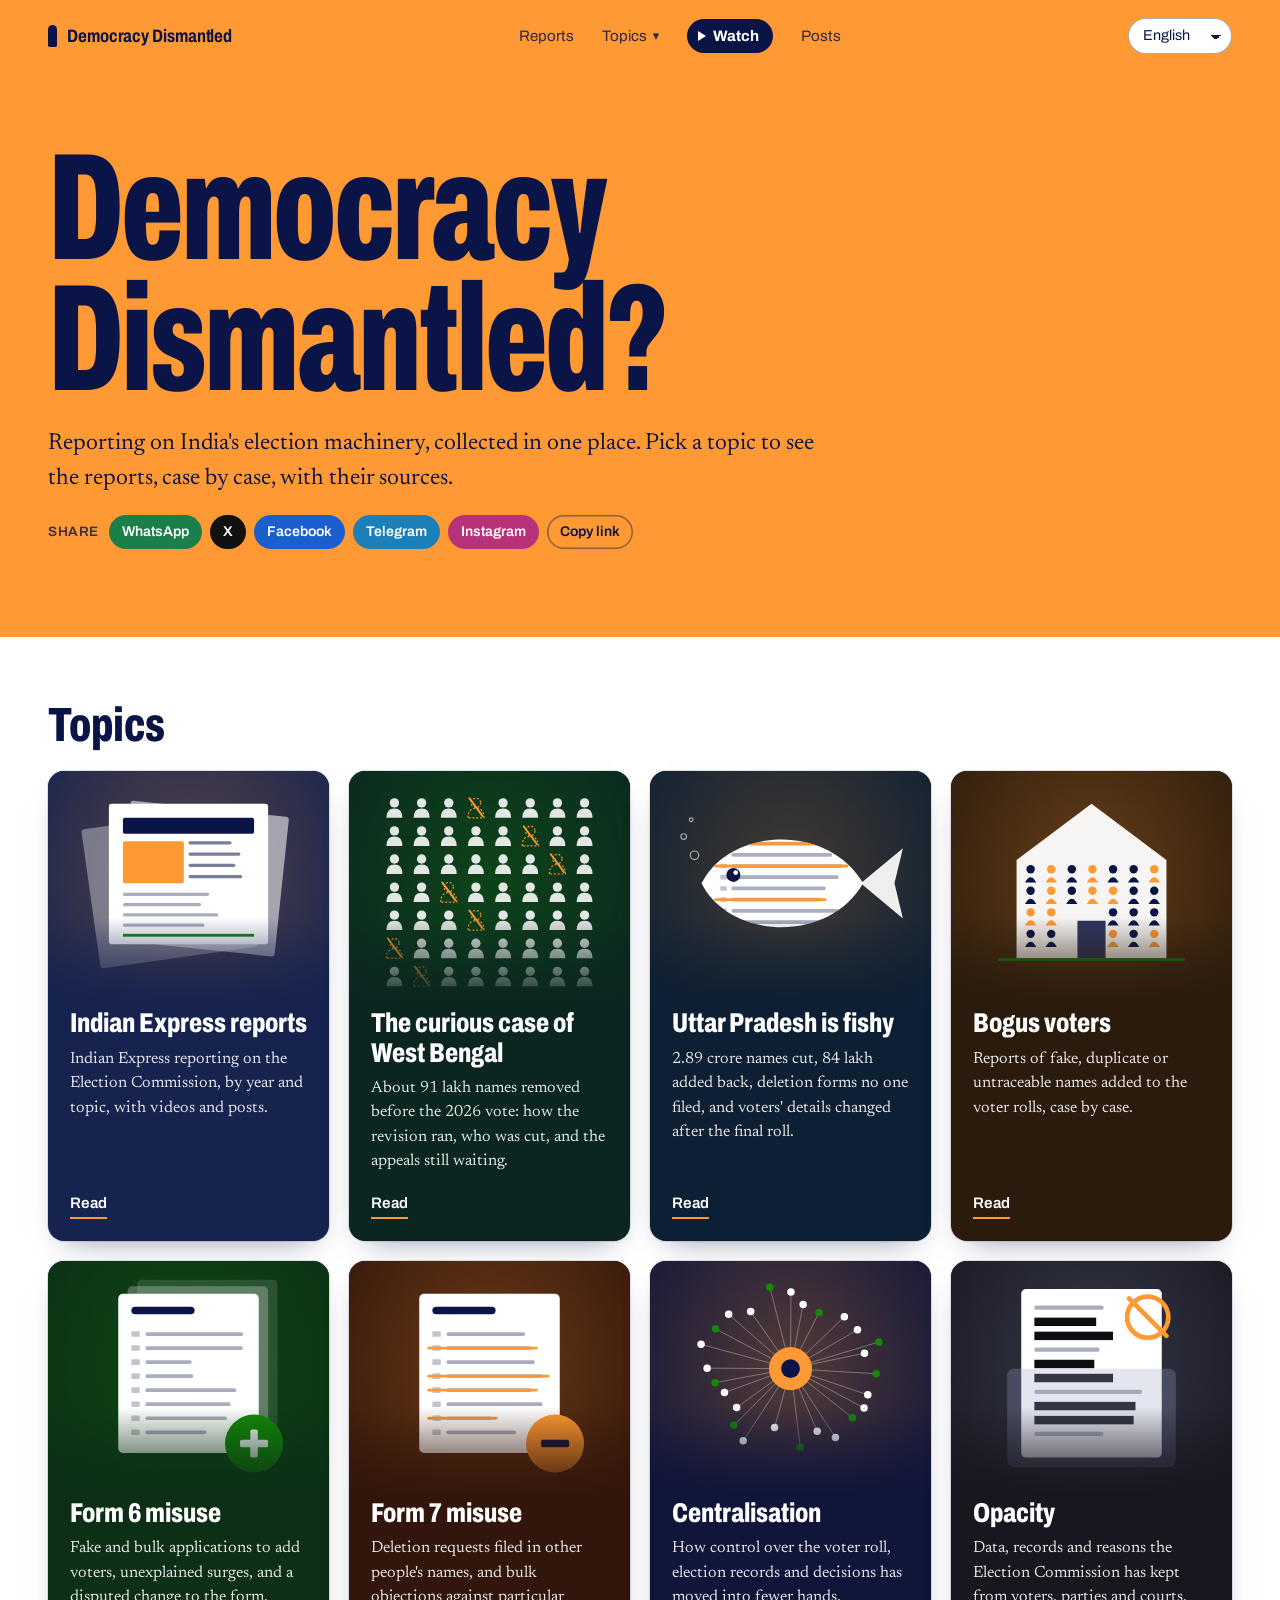
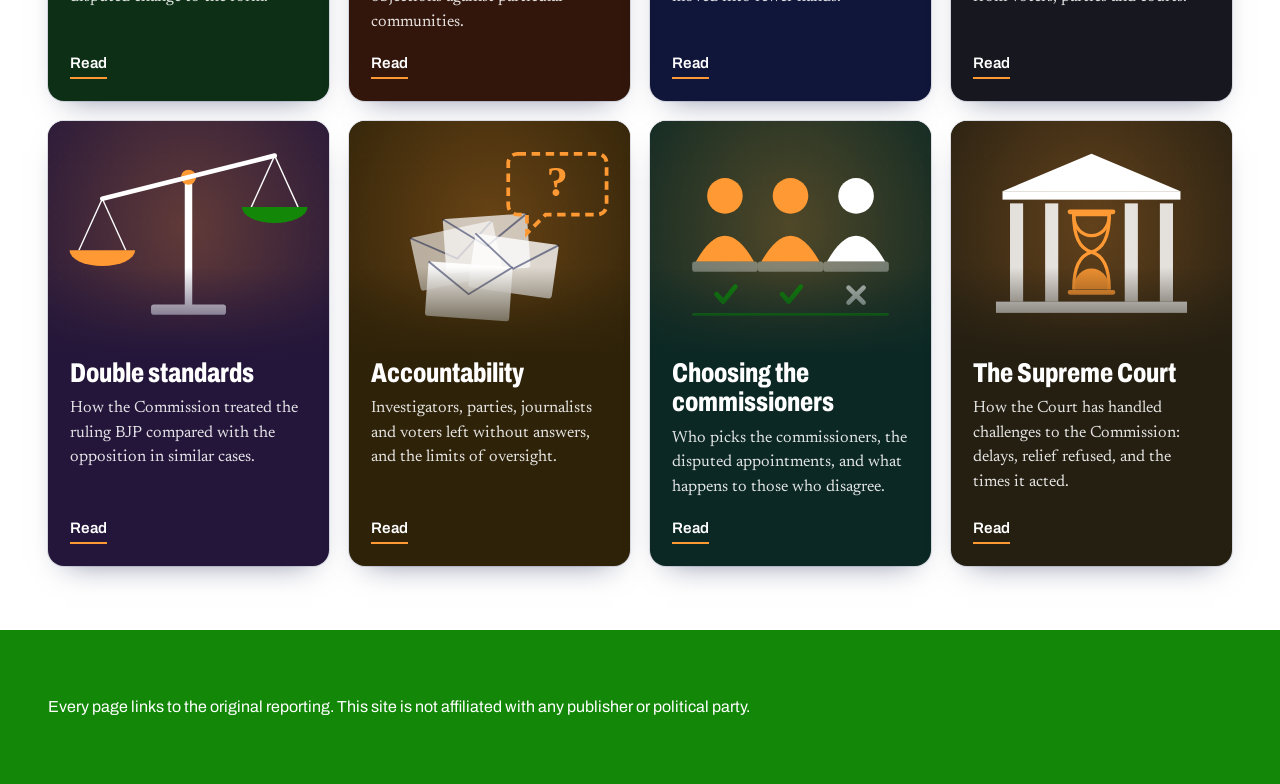
==== commit e9148e60: "Add share bar to every page WhatsApp, X, Facebook, Telegram, Instagram and Copy link, shown under th" ====
--- a/index.html
+++ b/index.html
@@ -69,6 +69,7 @@
   <script src="js/menu.js"></script>
   <script src="js/videos-data.js"></script>
   <script src="js/watch.js"></script>
+  <script src="js/share.js"></script>
   <script src="js/home.js"></script>
 </body>
 </html>
--- a/css/styles.css
+++ b/css/styles.css
@@ -400,15 +400,15 @@
 /* ---------- Watch button and video overlay ---------- */
 .nav-watch {
   display: inline-flex; align-items: center; gap: 7px; cursor: pointer;
-  font: inherit; font-size: .95rem; font-weight: 600; color: #fff;
-  background: var(--violet); border: 0; border-radius: 999px; padding: 6px 14px 6px 11px;
+  font: inherit; font-size: .95rem; font-weight: 700; color: #111018;
+  background: #FF9933; border: 0; border-radius: 999px; padding: 6px 14px 6px 11px;
 }
 .nav-watch::before { content: ""; width: 0; height: 0; border-style: solid; border-width: 5px 0 5px 8px; border-color: transparent transparent transparent currentColor; }
-.nav-watch:hover { filter: brightness(1.12); }
+.nav-watch:hover { background: #ffad5c; }
 .nav-watch:focus-visible { outline: 2px solid var(--focus); outline-offset: 3px; }
-@media (prefers-color-scheme: dark) { :root:not([data-theme="light"]) .nav-watch { color: #14121a; } }
-:root[data-theme="dark"] .nav-watch { color: #14121a; }
-.home .nav-watch { background: #0b1446; color: #fff; }
+/* The home page header is already saffron, so the button turns navy there. */
+.home .nav-watch { background: #0b1446; color: #ffffff; }
+.home .nav-watch:hover { background: #1a2a6e; }
 
 dialog.watch {
   width: min(1180px, calc(100vw - 24px)); max-width: none; max-height: calc(100dvh - 24px);
@@ -456,3 +456,33 @@
   .watch-tabs { order: 3; width: 100%; }
   .watch-close { margin-inline-start: auto; }
 }
+
+/* ---------- Share bar ---------- */
+.share { display: flex; flex-wrap: wrap; align-items: center; gap: 8px 10px; margin-top: 18px; }
+.share-label { font-size: .85rem; font-weight: 600; letter-spacing: .04em; text-transform: uppercase; color: var(--muted); }
+.share ul { list-style: none; margin: 0; padding: 0; display: flex; flex-wrap: wrap; gap: 8px; }
+.share-btn {
+  display: inline-flex; align-items: center; min-height: 34px; padding: 0 13px; border-radius: 999px;
+  font: inherit; font-size: .88rem; font-weight: 600; text-decoration: none; cursor: pointer;
+  color: #fff; border: 0; transition: filter .15s, transform .15s;
+}
+.share-btn:hover { filter: brightness(1.12); transform: translateY(-1px); }
+.share-btn:focus-visible { outline: 2px solid var(--focus); outline-offset: 2px; }
+.share-whatsapp { background: #1a7f4b; }
+.share-x { background: #111111; }
+.share-facebook { background: #1b5fcf; }
+.share-telegram { background: #1d7fb8; }
+.share-instagram { background: #b8327a; }
+.share-copy { background: transparent; color: var(--ink); box-shadow: inset 0 0 0 1.5px var(--rule); }
+@media (prefers-color-scheme: dark) { :root:not([data-theme="light"]) .share-x { background: #2c2c2c; box-shadow: inset 0 0 0 1px #555; } }
+:root[data-theme="dark"] .share-x { background: #2c2c2c; box-shadow: inset 0 0 0 1px #555; }
+.about .share { margin-top: 26px; padding-top: 18px; border-top: 1px solid var(--rule); }
+.home .share-label { color: #0b1446; opacity: .8; }
+.home .share-copy { color: #0b1446; box-shadow: inset 0 0 0 1.5px rgba(11, 20, 70, .45); }
+.share-toast {
+  position: fixed; left: 50%; bottom: 24px; transform: translate(-50%, 20px); opacity: 0; pointer-events: none;
+  max-width: min(92vw, 420px); padding: 11px 16px; border-radius: 10px; z-index: 60;
+  background: #111018; color: #ecebf2; font-size: .92rem; box-shadow: 0 10px 30px -10px rgba(0,0,0,.5);
+  transition: opacity .2s, transform .2s;
+}
+.share-toast.show { opacity: 1; transform: translate(-50%, 0); }
